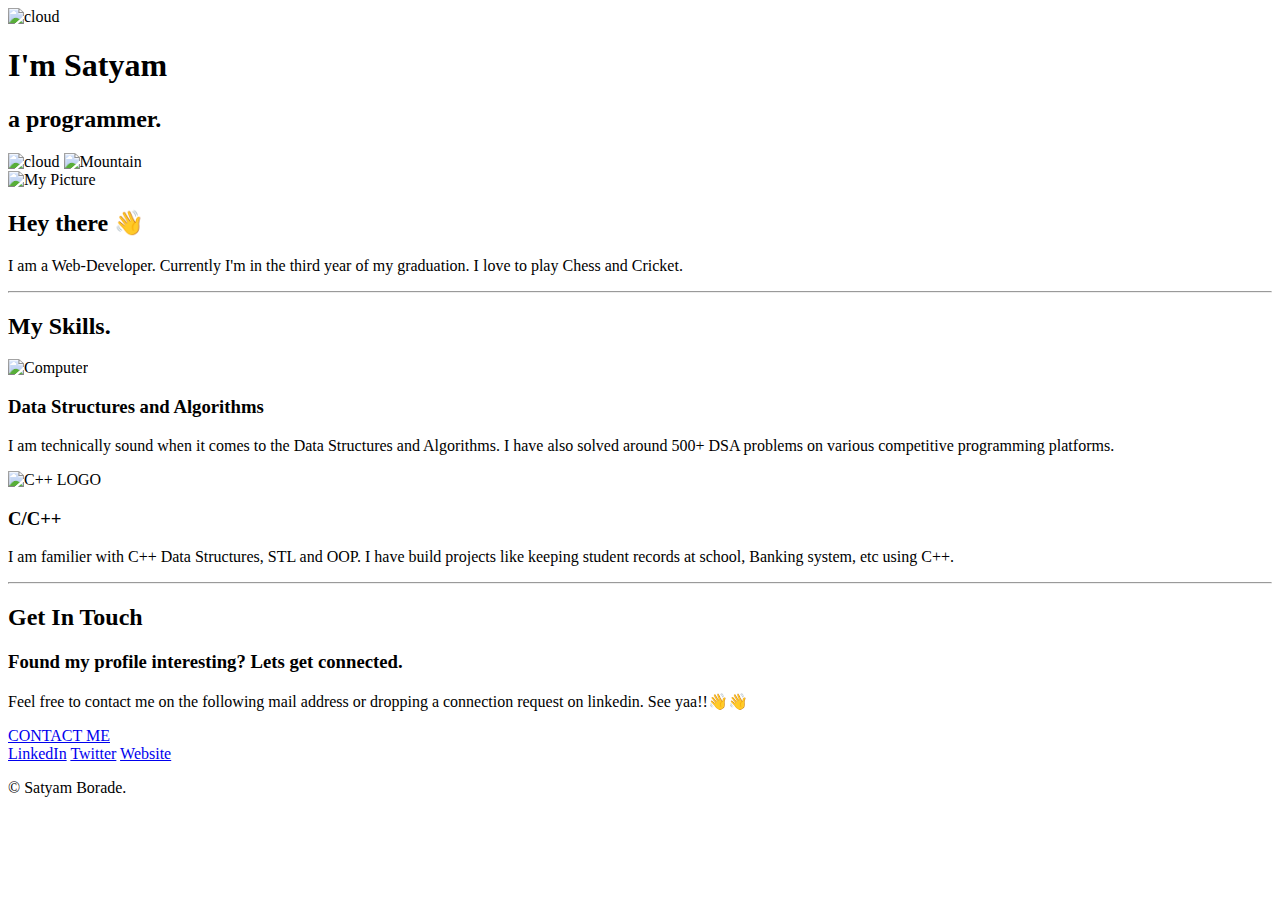
==== CSS-Personal-Site/index.html @ bd9a8e0d "Add files via upload" ====
<!DOCTYPE html>
<html lang="en">
  <head>
    <meta charset="utf-8" />
    <title>Satyam's Personal Site</title>
    <link rel="stylesheet" href="css/styles.css" />
    <link rel="icon" href="favicon.ico" />
    <link rel="preconnect" href="https://fonts.googleapis.com" />
    <link rel="preconnect" href="https://fonts.gstatic.com" crossorigin />
    <link
      href="https://fonts.googleapis.com/css2?family=Merriweather&family=Montserrat&family=Sacramento&display=swap"
      rel="stylesheet"
    />
  </head>

  <body>
    <div class="top">
      <img class="top-cloud" src="Images/cloud.png" alt="cloud" />
      <h1>I'm Satyam</h1>
      <h2>a <span class="pro">pro</span>grammer.</h2>
      <img class="bottom-cloud" src="Images/cloud.png" alt="cloud" />
      <img src="Images/mountain.png" alt="Mountain" />
    </div>

    <div class="middle-container">
      <div class="profile">
        <img src="Images/Satyam 1.png" alt="My Picture" />
        <h2>Hey there 👋</h2>
        <p>
          I am a Web-Developer. Currently I'm in the third year of my
          graduation. I love to play Chess and Cricket.
        </p>
      </div>
      <hr />
      <div class="skills">
        <h2>My Skills.</h2>
        <div class="skill-row">
          <img class="computer" src="Images/computer.png" alt="Computer" />
          <h3>Data Structures and Algorithms</h3>
          <p>
            I am technically sound when it comes to the Data Structures and
            Algorithms. I have also solved around 500+ DSA problems on various
            competitive programming platforms.
          </p>
        </div>
        <div class="skill-row">
          <img class="C" src="Images/c-.png" alt="C++ LOGO" />
          <h3>C/C++</h3>
          <p class="">
            I am familier with C++ Data Structures, STL and OOP. I have build
            projects like keeping student records at school, Banking system, etc
            using C++.
          </p>
        </div>
      </div>
      <hr />
      <div class="contact-me">
        <h2>Get In Touch</h2>
        <h3>Found my profile interesting? Lets get connected.</h3>
        <p>
          Feel free to contact me on the following mail address or dropping a
          connection request on linkedin. See yaa!!👋👋
        </p>
        <a class="btn" href="mailto:satyamborade45@gmail.com">CONTACT ME</a>
      </div>
    </div>

    <div class="bottom-container">
      <a class="footer-link" href="https://www.linkedin.com/">LinkedIn</a>
      <a class="footer-link" href="https://twitter.com/">Twitter</a>
      <a class="footer-link" href="https://www.appbrewery.co/">Website</a>
      <p>© Satyam Borade.</p>
    </div>
  </body>
</html>
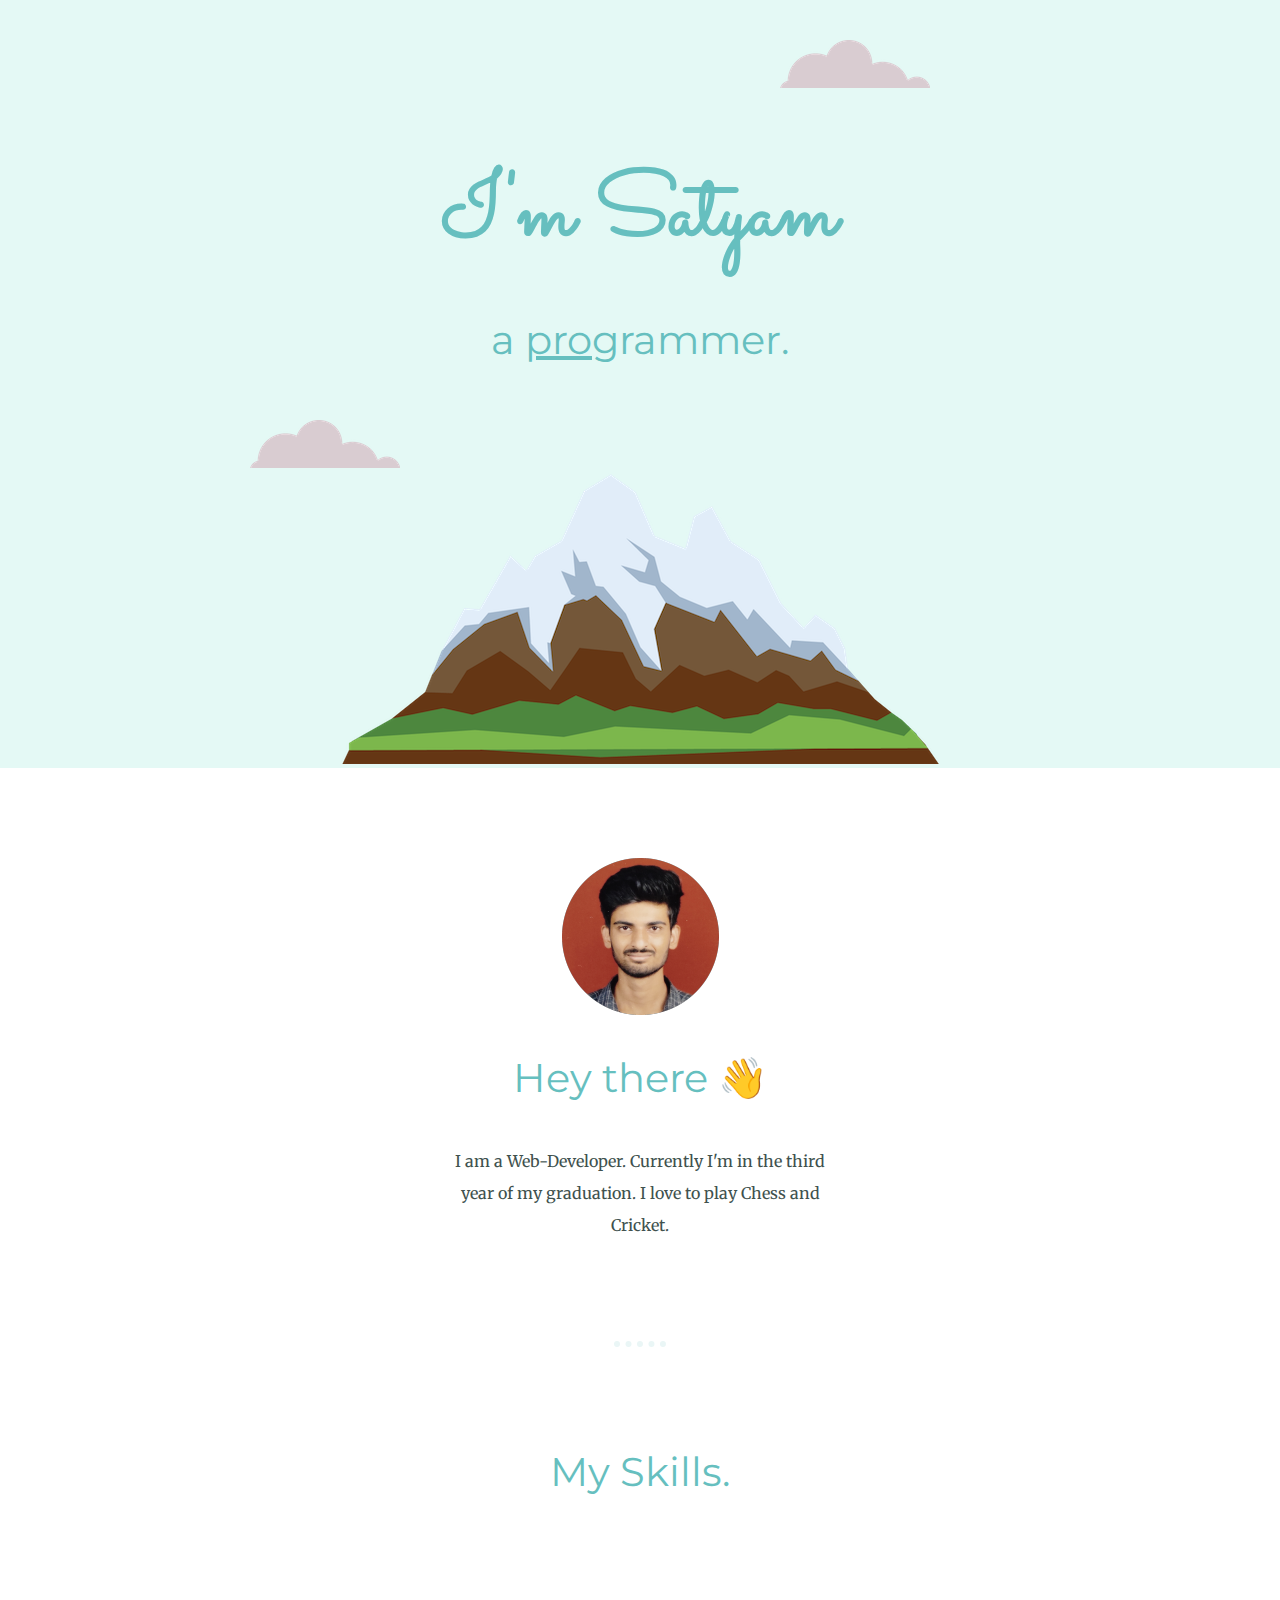
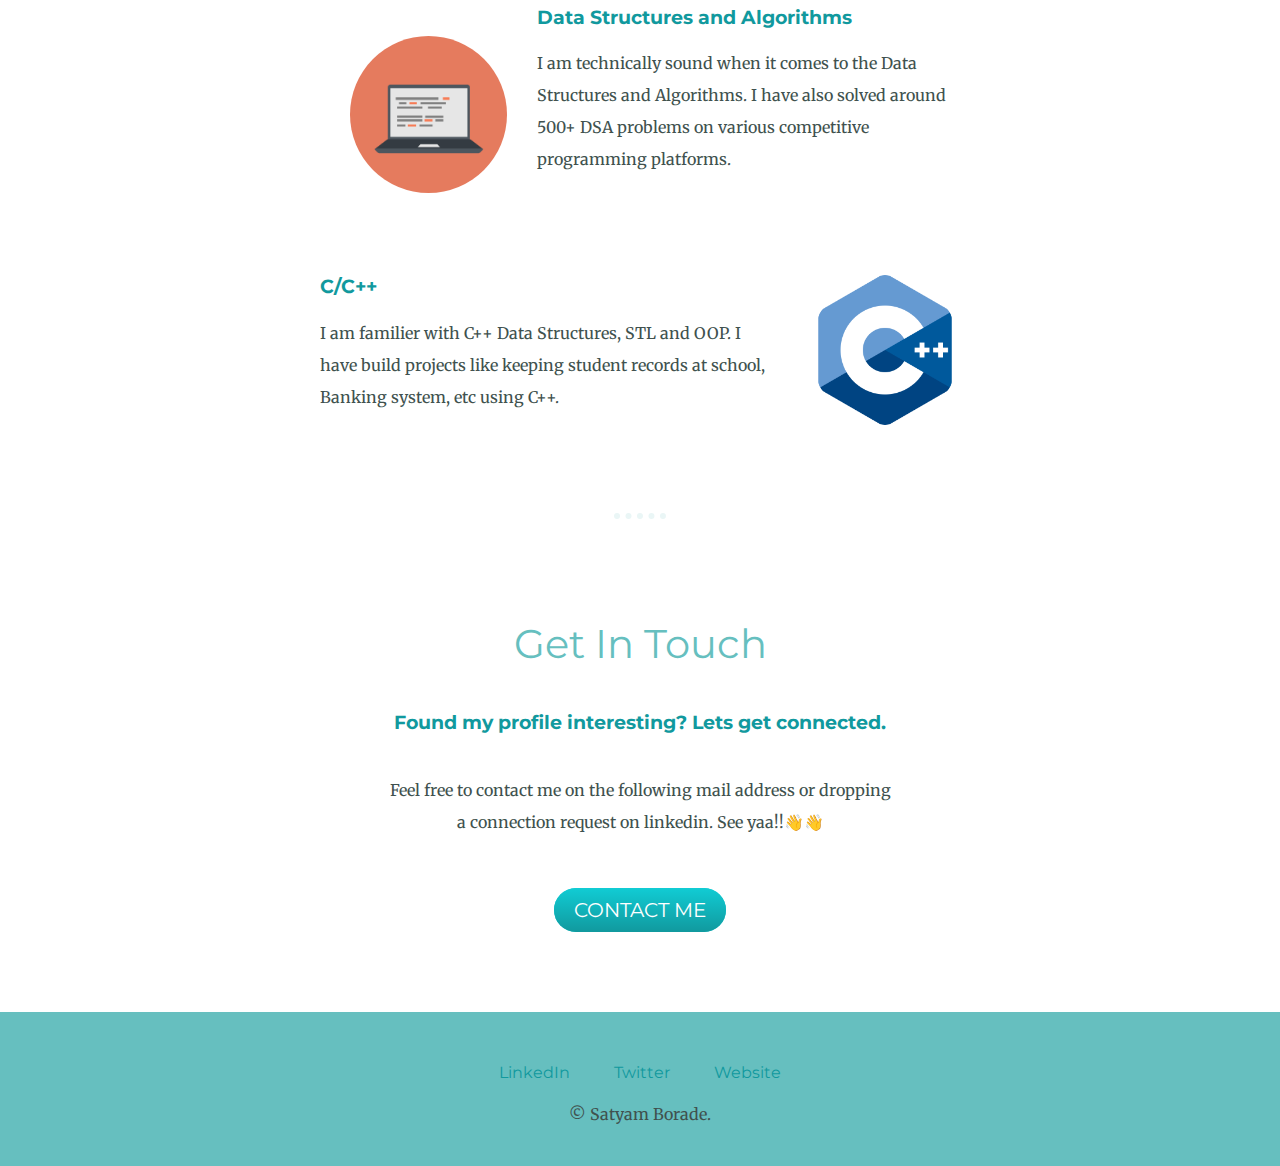
==== commit a4f88783: "Update index.html" ====
--- a/CSS-Personal-Site/index.html
+++ b/CSS-Personal-Site/index.html
@@ -26,7 +26,7 @@
       <div class="profile">
         <img src="Images/Satyam 1.png" alt="My Picture" />
         <h2>Hey there 👋</h2>
-        <p>
+        <p class="intro">
           I am a Web-Developer. Currently I'm in the third year of my
           graduation. I love to play Chess and Cricket.
         </p>
@@ -57,7 +57,7 @@
       <div class="contact-me">
         <h2>Get In Touch</h2>
         <h3>Found my profile interesting? Lets get connected.</h3>
-        <p>
+        <p class="contact">
           Feel free to contact me on the following mail address or dropping a
           connection request on linkedin. See yaa!!👋👋
         </p>
--- a/CSS-Personal-Site/css/styles.css
+++ b/CSS-Personal-Site/css/styles.css
@@ -0,0 +1,158 @@
+
+body
+{
+    margin: 0px;
+    color: #40514e;
+    text-align: center;
+    font-family: 'Merriweather', serif;
+}
+
+h1
+{ 
+    font-size: 562%;
+    margin: 50px auto 0 auto;
+    font-family: 'Sacramento', cursive;
+    color: #66bfbf;
+}
+h2
+{
+    font-size: 2.5rem;
+    font-family: 'Montserrat', sans-serif;
+    color: #66bfbf;
+    font-weight: normal;
+    padding-bottom: 10px;
+}
+h3
+{
+    font-family: 'Montserrat', sans-serif;
+    color: #11999E;
+}
+hr
+{
+  border-style: none;
+  border-top-style: dotted;
+  border-width: 6px;
+  width: 4%;
+  color: #eaf6f6;
+  margin: 100px auto;
+}
+p{
+    line-height: 2;
+}
+a
+{
+    color: #11999E;
+    font-family: 'Montserrat', sans-serif;
+    margin: 10px 20px;
+    text-decoration: none;
+}
+a:hover
+{
+    color: #eaf6f6;
+}
+
+
+
+.top
+{
+    background-color: #e4f9f5 ;
+    position: relative;
+    padding-top: 100px;
+    
+}
+
+.middle-container
+{
+    margin: 90px 0 90px 0;
+}
+.bottom-container
+{
+    background-color: #66bfbf ;
+    padding:50px 0 20px ;
+}
+.pro
+{
+    text-decoration: underline;
+}
+.bottom-cloud
+{
+    position :absolute;
+    left: 250px;
+    bottom: 300px;
+}
+.top-cloud
+{
+    position: absolute;
+    right:350px;
+    top: 40px;
+}
+.computer
+{
+    border-radius: 50%;
+    height: 157px;
+    width: 157px;
+    float:left;
+    padding: 30px;
+}
+.C
+{
+    border-radius: 50%; 
+    height: 150px;
+    width: 150px;
+    float:right;
+    margin-left: 30px;
+}
+
+
+.skill-row
+{
+    width: 50%;
+    margin: 100px auto 100px auto;
+    text-align: left;
+    
+
+}
+.btn {
+    background: #11ccd4;
+    background-image: -webkit-linear-gradient(top, #11ccd4, #11999e);
+    background-image: -moz-linear-gradient(top, #11ccd4, #11999e);
+    background-image: -ms-linear-gradient(top, #11ccd4, #11999e);
+    background-image: -o-linear-gradient(top, #11ccd4, #11999e);
+    background-image: linear-gradient(to bottom, #11ccd4, #11999e);
+    -webkit-border-radius: 28;
+    -moz-border-radius: 28;
+    border-radius: 28px;
+    font-family: 'Montserrat', sans-serif;
+    color: #ffffff;
+    font-size: 20px;
+    padding: 10px 20px 10px 20px;
+    text-decoration: none;
+  }
+  
+  .btn:hover {
+    background: #30e3cb;
+    background-image: -webkit-linear-gradient(top, #30e3cb, #2bc4ad);
+    background-image: -moz-linear-gradient(top, #30e3cb, #2bc4ad);
+    background-image: -ms-linear-gradient(top, #30e3cb, #2bc4ad);
+    background-image: -o-linear-gradient(top, #30e3cb, #2bc4ad);
+    background-image: linear-gradient(to bottom, #30e3cb, #2bc4ad);
+    text-decoration: none;
+  }
+ 
+  .intro
+  {
+    width: 30%;
+    margin: auto;
+  }
+  .contact
+  {
+    width: 40%;
+    margin: 40px auto 60px;
+  }
+
+  .copyright
+  {
+    color:#eaf6f6;
+    font-size: 0.75rem;
+    padding: 20px 0;
+  }
